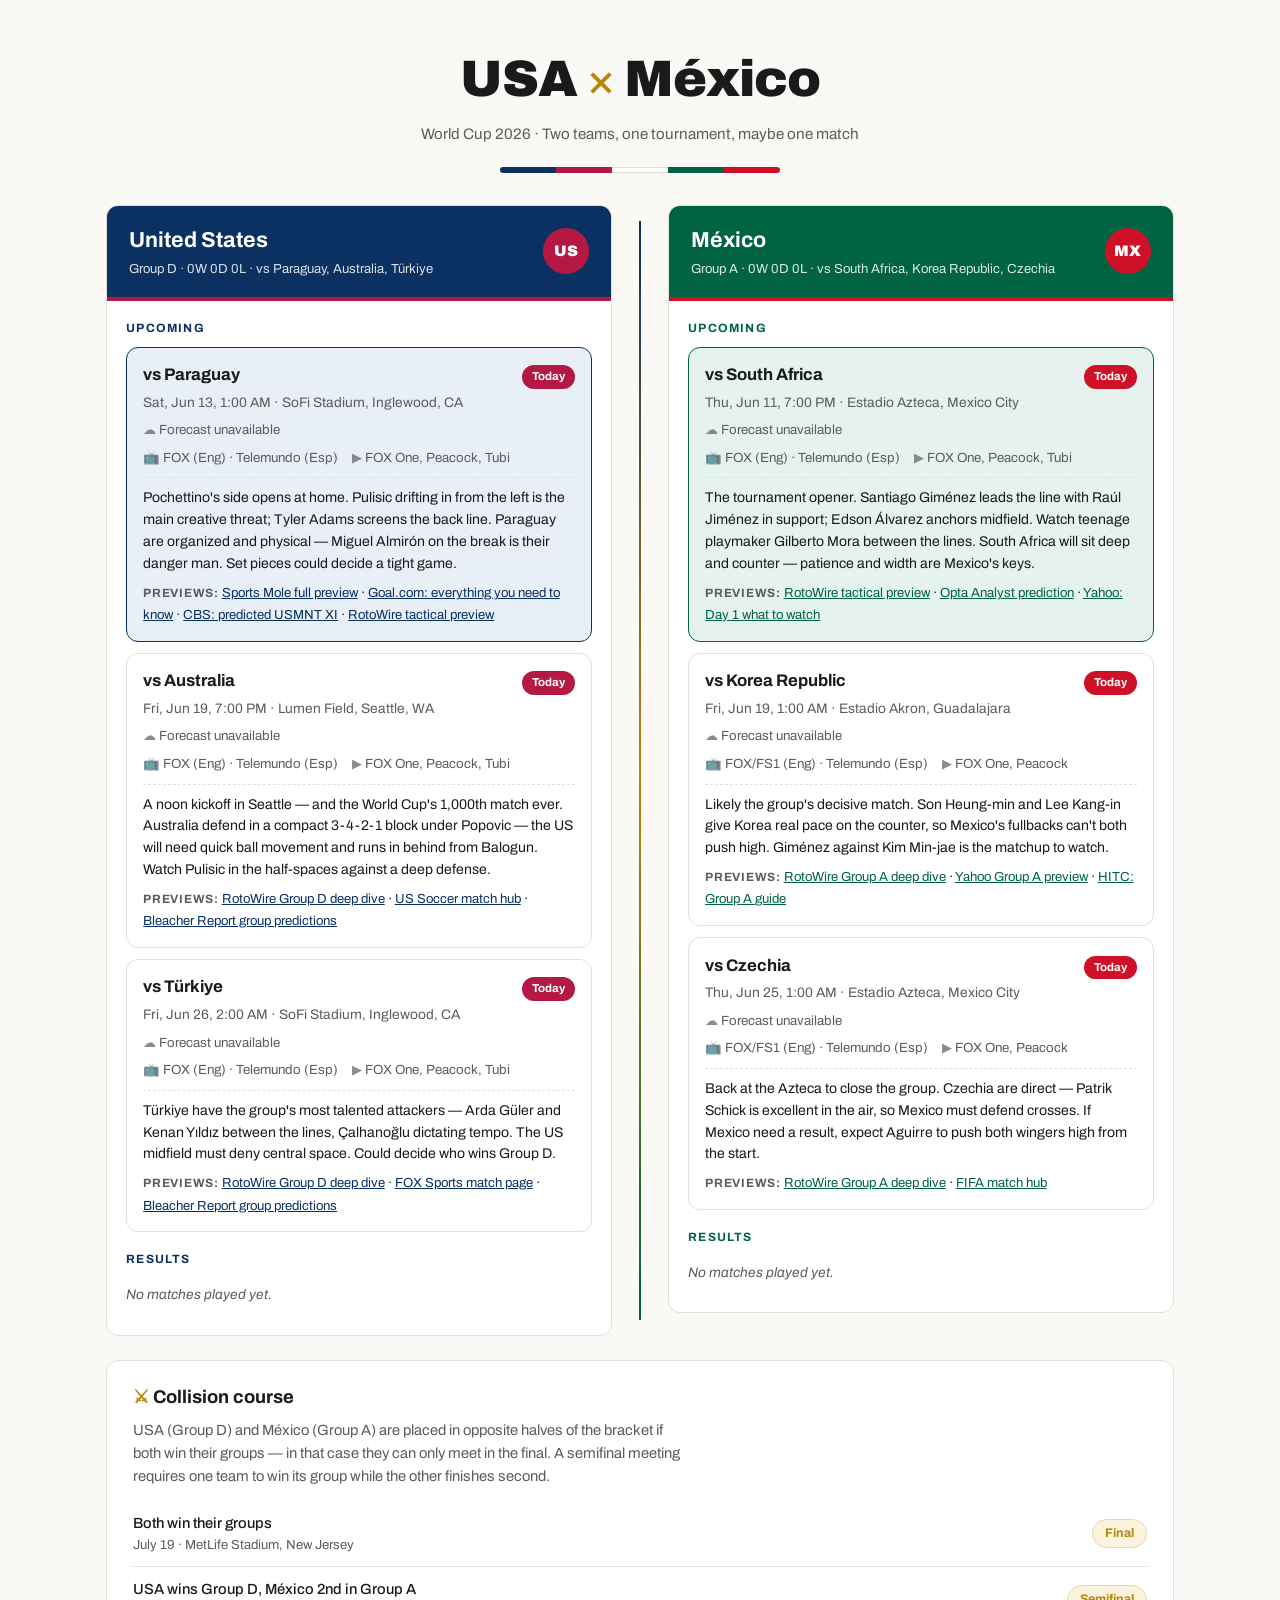
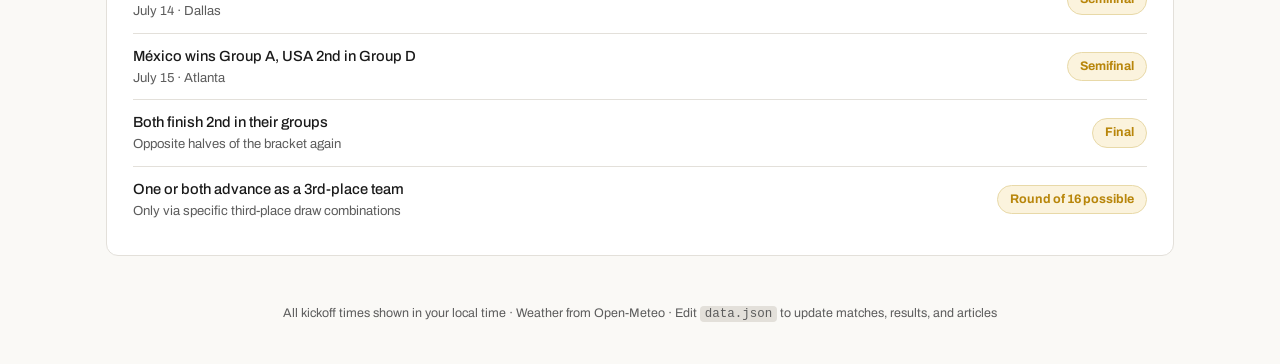
==== index.html @ 88db8423 "Initial commit: World Cup Tracker site" ====
<!DOCTYPE html>
<html lang="en">
<head>
  <meta charset="UTF-8">
  <meta name="viewport" content="width=device-width, initial-scale=1.0">
  <title>USA × México · World Cup 2026</title>
  <link rel="preconnect" href="https://fonts.googleapis.com">
  <link href="https://fonts.googleapis.com/css2?family=Archivo:wght@400;500;700;900&display=swap" rel="stylesheet">
  <link rel="stylesheet" href="style.css">
</head>
<body>
  <header class="masthead">
    <div class="masthead-inner">
      <h1>USA <span class="x">×</span> México</h1>
      <p class="subtitle">World Cup 2026 · Two teams, one tournament, maybe one match</p>
    </div>
    <div class="masthead-stripes">
      <span class="stripe stripe-us-blue"></span>
      <span class="stripe stripe-us-red"></span>
      <span class="stripe stripe-white"></span>
      <span class="stripe stripe-mx-green"></span>
      <span class="stripe stripe-mx-red"></span>
    </div>
  </header>

  <main class="scarf">
    <section class="team-col" id="col-usa" aria-label="United States">
      <div class="team-banner banner-usa">
        <div>
          <h2>United States</h2>
          <p class="team-meta" id="meta-usa"></p>
        </div>
        <span class="crest crest-usa" aria-hidden="true">US</span>
      </div>
      <div class="team-body">
        <h3 class="section-label label-usa">Upcoming</h3>
        <div id="upcoming-usa"></div>
        <h3 class="section-label label-usa">Results</h3>
        <div id="results-usa"></div>
      </div>
    </section>

    <div class="spine" aria-hidden="true">
      <div class="spine-line"></div>
    </div>

    <section class="team-col" id="col-mex" aria-label="México">
      <div class="team-banner banner-mex">
        <div>
          <h2>México</h2>
          <p class="team-meta" id="meta-mex"></p>
        </div>
        <span class="crest crest-mex" aria-hidden="true">MX</span>
      </div>
      <div class="team-body">
        <h3 class="section-label label-mex">Upcoming</h3>
        <div id="upcoming-mex"></div>
        <h3 class="section-label label-mex">Results</h3>
        <div id="results-mex"></div>
      </div>
    </section>
  </main>

  <section class="collision" aria-label="Collision course">
    <h2><span class="collision-icon" aria-hidden="true">⚔</span> Collision course</h2>
    <p id="collision-summary"></p>
    <div id="collision-scenarios"></div>
  </section>

  <footer class="site-footer">
    <p>All kickoff times shown in your local time · Weather from Open-Meteo · Edit <code>data.json</code> to update matches, results, and articles</p>
  </footer>

  <script src="app.js"></script>
</body>
</html>
---- style.css ----
:root {
  --us-blue: #0A3161;
  --us-red: #B31942;
  --us-blue-light: #E8EFF7;
  --mx-green: #006341;
  --mx-red: #CE1126;
  --mx-green-light: #E6F2ED;
  --ink: #1A1A1A;
  --ink-soft: #5C5C5C;
  --paper: #FAF9F6;
  --card: #FFFFFF;
  --line: #E3E0DA;
  --gold: #B8860B;
  --radius: 12px;
}

* { box-sizing: border-box; margin: 0; padding: 0; }

body {
  font-family: "Archivo", -apple-system, sans-serif;
  background: var(--paper);
  color: var(--ink);
  line-height: 1.55;
}

.masthead { text-align: center; padding: 2.5rem 1rem 0; }
.masthead h1 { font-size: clamp(2rem, 5vw, 3.2rem); font-weight: 900; letter-spacing: -0.02em; }
.masthead .x { color: var(--gold); font-weight: 400; }
.subtitle { color: var(--ink-soft); font-size: 0.95rem; margin-top: 0.25rem; }
.masthead-stripes { display: flex; height: 6px; max-width: 280px; margin: 1.25rem auto 0; border-radius: 3px; overflow: hidden; }
.stripe { flex: 1; }
.stripe-us-blue { background: var(--us-blue); }
.stripe-us-red { background: var(--us-red); }
.stripe-white { background: #fff; border-top: 1px solid var(--line); border-bottom: 1px solid var(--line); }
.stripe-mx-green { background: var(--mx-green); }
.stripe-mx-red { background: var(--mx-red); }

.scarf {
  display: grid;
  grid-template-columns: 1fr 56px 1fr;
  gap: 0;
  max-width: 1100px;
  margin: 2rem auto 0;
  padding: 0 1rem;
  align-items: start;
}

.team-col { background: var(--card); border: 1px solid var(--line); border-radius: var(--radius); overflow: hidden; }

.team-banner { display: flex; justify-content: space-between; align-items: center; padding: 1.1rem 1.4rem; color: #fff; }
.banner-usa { background: var(--us-blue); border-bottom: 4px solid var(--us-red); }
.banner-mex { background: var(--mx-green); border-bottom: 4px solid var(--mx-red); }
.team-banner h2 { font-size: 1.35rem; font-weight: 700; }
.team-meta { font-size: 0.82rem; opacity: 0.85; margin-top: 2px; }
.crest { width: 46px; height: 46px; border-radius: 50%; display: flex; align-items: center; justify-content: center; font-weight: 900; font-size: 0.95rem; flex-shrink: 0; }
.crest-usa { background: var(--us-red); color: #fff; }
.crest-mex { background: var(--mx-red); color: #fff; }

.team-body { padding: 1.1rem 1.2rem 1.4rem; }
.section-label { font-size: 0.75rem; font-weight: 700; text-transform: uppercase; letter-spacing: 0.1em; margin: 1.1rem 0 0.6rem; }
.section-label:first-child { margin-top: 0; }
.label-usa { color: var(--us-blue); }
.label-mex { color: var(--mx-green); }

.match-card { border: 1px solid var(--line); border-radius: var(--radius); padding: 0.9rem 1rem; margin-bottom: 0.7rem; background: var(--card); }
.match-card.next-usa { background: var(--us-blue-light); border-color: var(--us-blue); }
.match-card.next-mex { background: var(--mx-green-light); border-color: var(--mx-green); }

.match-top { display: flex; justify-content: space-between; align-items: baseline; gap: 8px; }
.match-opp { font-weight: 700; font-size: 1.05rem; }
.badge { font-size: 0.72rem; font-weight: 700; padding: 3px 10px; border-radius: 999px; white-space: nowrap; }
.badge-soon { background: var(--us-red); color: #fff; }
.badge-soon-mex { background: var(--mx-red); color: #fff; }
.badge-later { background: var(--paper); color: var(--ink-soft); border: 1px solid var(--line); }

.match-when { font-size: 0.86rem; color: var(--ink-soft); margin-top: 3px; }
.match-row { display: flex; flex-wrap: wrap; gap: 4px 14px; font-size: 0.83rem; color: var(--ink-soft); margin-top: 7px; }
.match-row .ico { opacity: 0.7; }
.watch-notes { font-size: 0.88rem; margin-top: 9px; padding-top: 9px; border-top: 1px dashed var(--line); }
.preview-links { font-size: 0.82rem; margin-top: 7px; line-height: 1.7; }
.preview-label { color: var(--ink-soft); font-weight: 700; font-size: 0.75rem; text-transform: uppercase; letter-spacing: 0.06em; }
.preview-links a { color: var(--us-blue); }
#col-mex .preview-links a { color: var(--mx-green); }

.result-card { border: 1px solid var(--line); border-radius: var(--radius); padding: 0.8rem 1rem; margin-bottom: 0.7rem; }
.result-score { font-weight: 900; font-size: 1.1rem; }
.result-score .win { color: var(--mx-green); }
.result-score .loss { color: var(--mx-red); }
.result-meta { font-size: 0.82rem; color: var(--ink-soft); margin-top: 2px; }
.result-articles { margin-top: 6px; font-size: 0.85rem; }
.result-articles a { color: var(--us-blue); }
#col-mex .result-articles a { color: var(--mx-green); }
.empty-note { font-size: 0.86rem; color: var(--ink-soft); font-style: italic; padding: 0.4rem 0; }

.spine { display: flex; flex-direction: column; align-items: center; align-self: stretch; padding: 1rem 0; }
.spine-line { flex: 1; width: 2px; background: linear-gradient(var(--us-blue), var(--gold), var(--mx-green)); }

.collision { max-width: 1068px; margin: 1.5rem 1rem; padding: 1.4rem 1.6rem; background: var(--card); border: 1px solid var(--line); border-radius: var(--radius); }
@media (min-width: 1100px) { .collision { margin-left: auto; margin-right: auto; } }
.collision h2 { font-size: 1.15rem; font-weight: 700; margin-bottom: 0.5rem; }
.collision-icon { color: var(--gold); }
.collision > p { font-size: 0.92rem; color: var(--ink-soft); max-width: 70ch; }
.scenario { display: flex; justify-content: space-between; align-items: center; gap: 12px; padding: 0.7rem 0; border-bottom: 1px solid var(--line); }
.scenario:last-child { border-bottom: none; }
.scenario-label { font-size: 0.92rem; font-weight: 500; }
.scenario-detail { font-size: 0.82rem; color: var(--ink-soft); }
.scenario-meeting { font-size: 0.78rem; font-weight: 700; padding: 4px 12px; border-radius: 999px; background: #FBF3DD; color: var(--gold); border: 1px solid #E8D9A8; white-space: nowrap; }
.scenario-eliminated { opacity: 0.45; }
.scenario-eliminated .scenario-label { text-decoration: line-through; }
.scenario-eliminated .scenario-meeting { background: var(--paper); color: var(--ink-soft); border-color: var(--line); }
.scenario-live .scenario-meeting { background: var(--mx-green-light); color: var(--mx-green); border-color: var(--mx-green); }
.scenario-live .scenario-label::after { content: " · live"; color: var(--mx-green); font-size: 0.78rem; font-weight: 700; }
.stage-tag { font-size: 0.7rem; font-weight: 700; padding: 2px 9px; border-radius: 999px; background: #FBF3DD; color: var(--gold); border: 1px solid #E8D9A8; vertical-align: 2px; }
.stage-tag-row { margin-bottom: 5px; }
#collision-scenarios { margin-top: 0.8rem; }

.site-footer { text-align: center; padding: 1.5rem 1rem 2.5rem; font-size: 0.78rem; color: var(--ink-soft); }
.site-footer code { background: var(--line); padding: 1px 5px; border-radius: 4px; }

@media (max-width: 760px) {
  .scarf { grid-template-columns: 1fr; gap: 1rem; }
  .spine { flex-direction: row; padding: 0; }
  .spine-line { height: 2px; width: auto; flex: 1; background: linear-gradient(90deg, var(--us-blue), var(--gold), var(--mx-green)); }
}
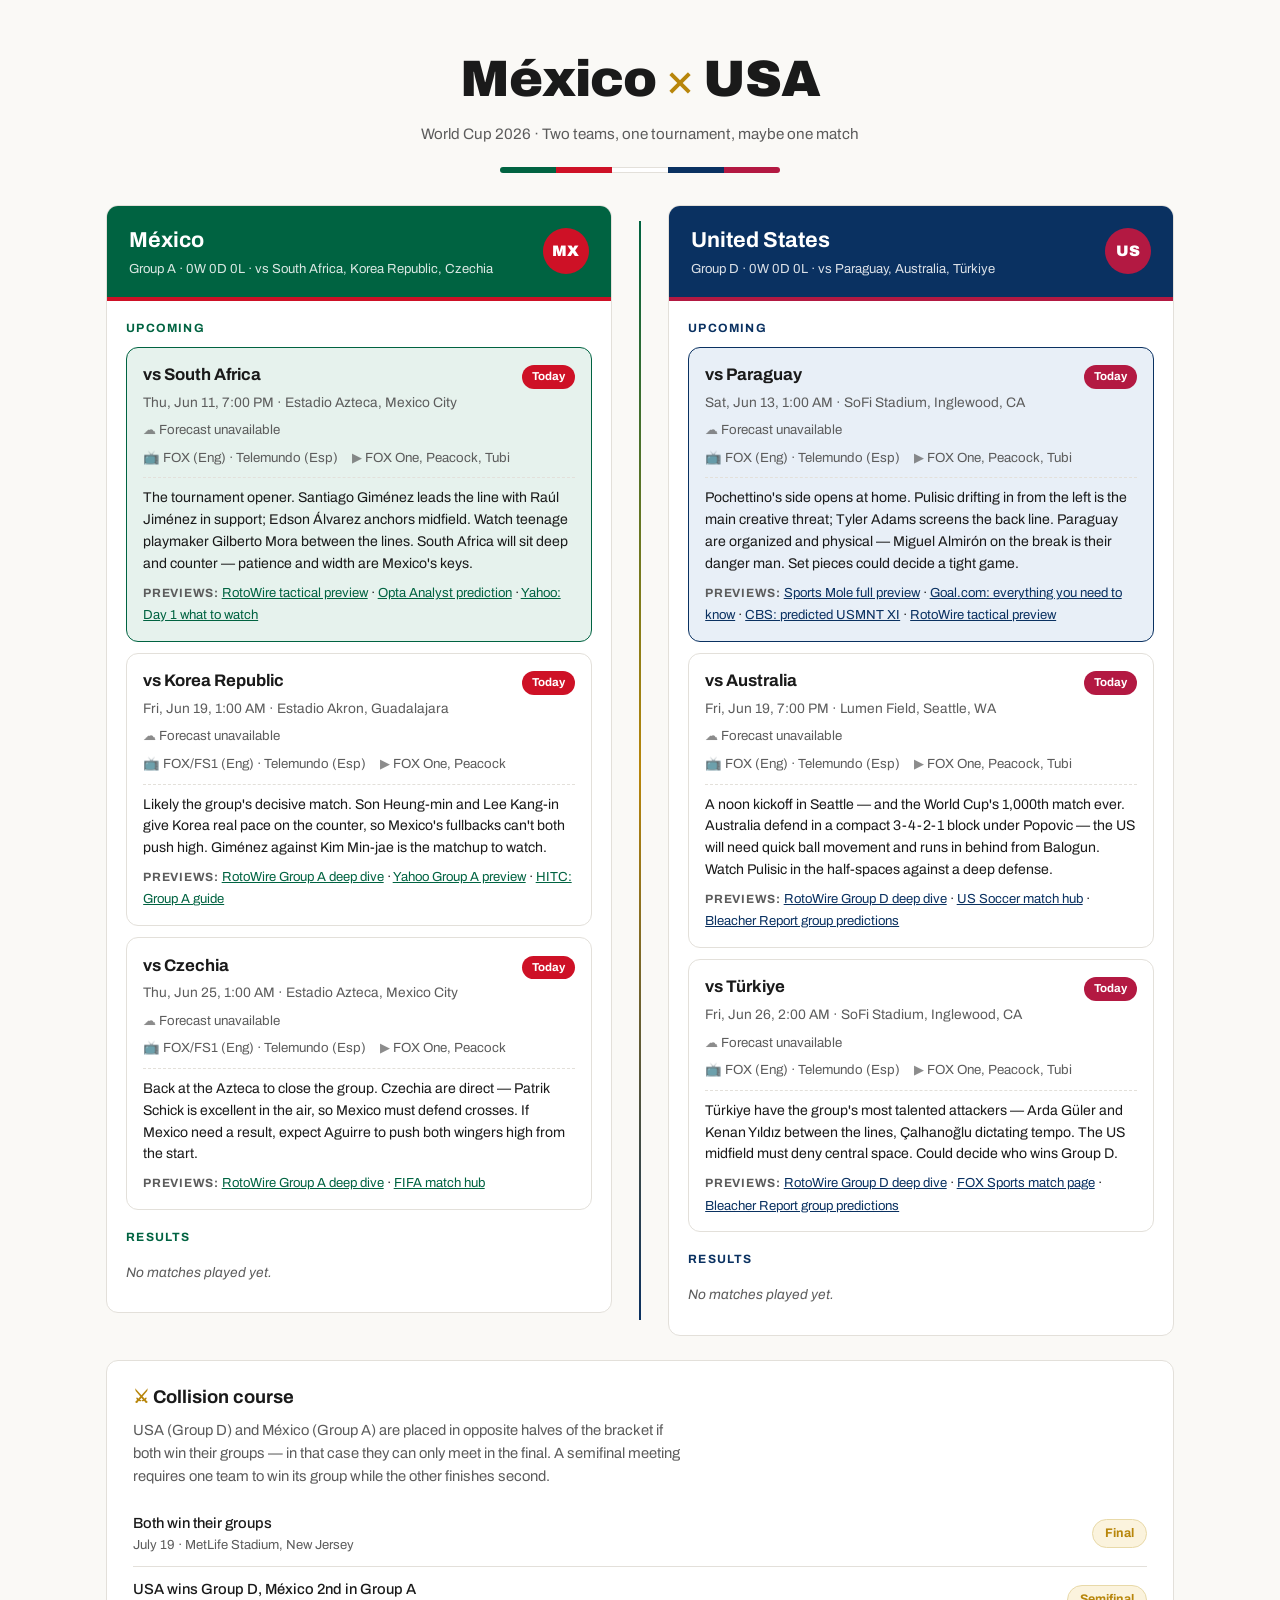
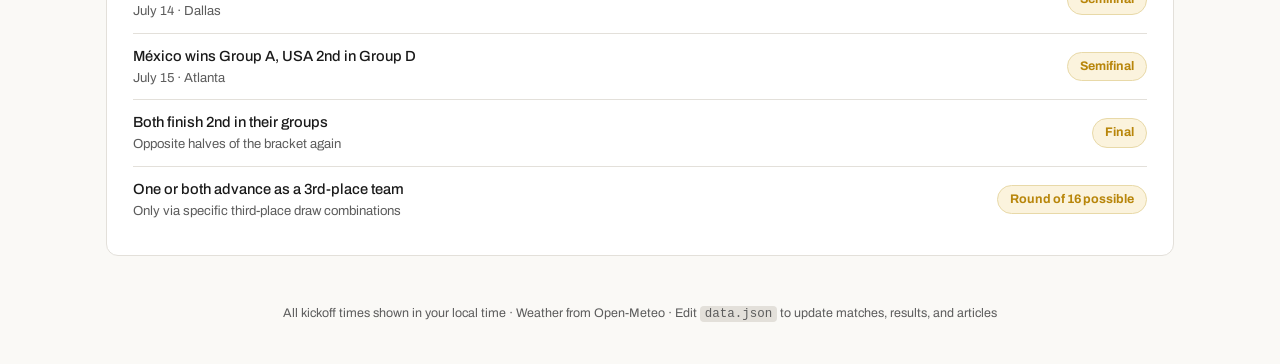
==== commit 049a1281: "Put Mexico column first" ====
--- a/index.html
+++ b/index.html
@@ -3,7 +3,7 @@
 <head>
   <meta charset="UTF-8">
   <meta name="viewport" content="width=device-width, initial-scale=1.0">
-  <title>USA × México · World Cup 2026</title>
+  <title>México × USA · World Cup 2026</title>
   <link rel="preconnect" href="https://fonts.googleapis.com">
   <link href="https://fonts.googleapis.com/css2?family=Archivo:wght@400;500;700;900&display=swap" rel="stylesheet">
   <link rel="stylesheet" href="style.css">
@@ -11,19 +11,39 @@
 <body>
   <header class="masthead">
     <div class="masthead-inner">
-      <h1>USA <span class="x">×</span> México</h1>
+      <h1>México <span class="x">×</span> USA</h1>
       <p class="subtitle">World Cup 2026 · Two teams, one tournament, maybe one match</p>
     </div>
     <div class="masthead-stripes">
+      <span class="stripe stripe-mx-green"></span>
+      <span class="stripe stripe-mx-red"></span>
+      <span class="stripe stripe-white"></span>
       <span class="stripe stripe-us-blue"></span>
       <span class="stripe stripe-us-red"></span>
-      <span class="stripe stripe-white"></span>
-      <span class="stripe stripe-mx-green"></span>
-      <span class="stripe stripe-mx-red"></span>
     </div>
   </header>
 
   <main class="scarf">
+    <section class="team-col" id="col-mex" aria-label="México">
+      <div class="team-banner banner-mex">
+        <div>
+          <h2>México</h2>
+          <p class="team-meta" id="meta-mex"></p>
+        </div>
+        <span class="crest crest-mex" aria-hidden="true">MX</span>
+      </div>
+      <div class="team-body">
+        <h3 class="section-label label-mex">Upcoming</h3>
+        <div id="upcoming-mex"></div>
+        <h3 class="section-label label-mex">Results</h3>
+        <div id="results-mex"></div>
+      </div>
+    </section>
+
+    <div class="spine" aria-hidden="true">
+      <div class="spine-line"></div>
+    </div>
+
     <section class="team-col" id="col-usa" aria-label="United States">
       <div class="team-banner banner-usa">
         <div>
@@ -37,26 +57,6 @@
         <div id="upcoming-usa"></div>
         <h3 class="section-label label-usa">Results</h3>
         <div id="results-usa"></div>
-      </div>
-    </section>
-
-    <div class="spine" aria-hidden="true">
-      <div class="spine-line"></div>
-    </div>
-
-    <section class="team-col" id="col-mex" aria-label="México">
-      <div class="team-banner banner-mex">
-        <div>
-          <h2>México</h2>
-          <p class="team-meta" id="meta-mex"></p>
-        </div>
-        <span class="crest crest-mex" aria-hidden="true">MX</span>
-      </div>
-      <div class="team-body">
-        <h3 class="section-label label-mex">Upcoming</h3>
-        <div id="upcoming-mex"></div>
-        <h3 class="section-label label-mex">Results</h3>
-        <div id="results-mex"></div>
       </div>
     </section>
   </main>
--- a/style.css
+++ b/style.css
@@ -87,13 +87,14 @@
 .result-score .win { color: var(--mx-green); }
 .result-score .loss { color: var(--mx-red); }
 .result-meta { font-size: 0.82rem; color: var(--ink-soft); margin-top: 2px; }
+.result-note { font-size: 0.8rem; font-weight: 400; color: var(--ink-soft); }
 .result-articles { margin-top: 6px; font-size: 0.85rem; }
 .result-articles a { color: var(--us-blue); }
 #col-mex .result-articles a { color: var(--mx-green); }
 .empty-note { font-size: 0.86rem; color: var(--ink-soft); font-style: italic; padding: 0.4rem 0; }
 
 .spine { display: flex; flex-direction: column; align-items: center; align-self: stretch; padding: 1rem 0; }
-.spine-line { flex: 1; width: 2px; background: linear-gradient(var(--us-blue), var(--gold), var(--mx-green)); }
+.spine-line { flex: 1; width: 2px; background: linear-gradient(var(--mx-green), var(--gold), var(--us-blue)); }
 
 .collision { max-width: 1068px; margin: 1.5rem 1rem; padding: 1.4rem 1.6rem; background: var(--card); border: 1px solid var(--line); border-radius: var(--radius); }
 @media (min-width: 1100px) { .collision { margin-left: auto; margin-right: auto; } }
@@ -120,5 +121,5 @@
 @media (max-width: 760px) {
   .scarf { grid-template-columns: 1fr; gap: 1rem; }
   .spine { flex-direction: row; padding: 0; }
-  .spine-line { height: 2px; width: auto; flex: 1; background: linear-gradient(90deg, var(--us-blue), var(--gold), var(--mx-green)); }
+  .spine-line { height: 2px; width: auto; flex: 1; background: linear-gradient(90deg, var(--mx-green), var(--gold), var(--us-blue)); }
 }
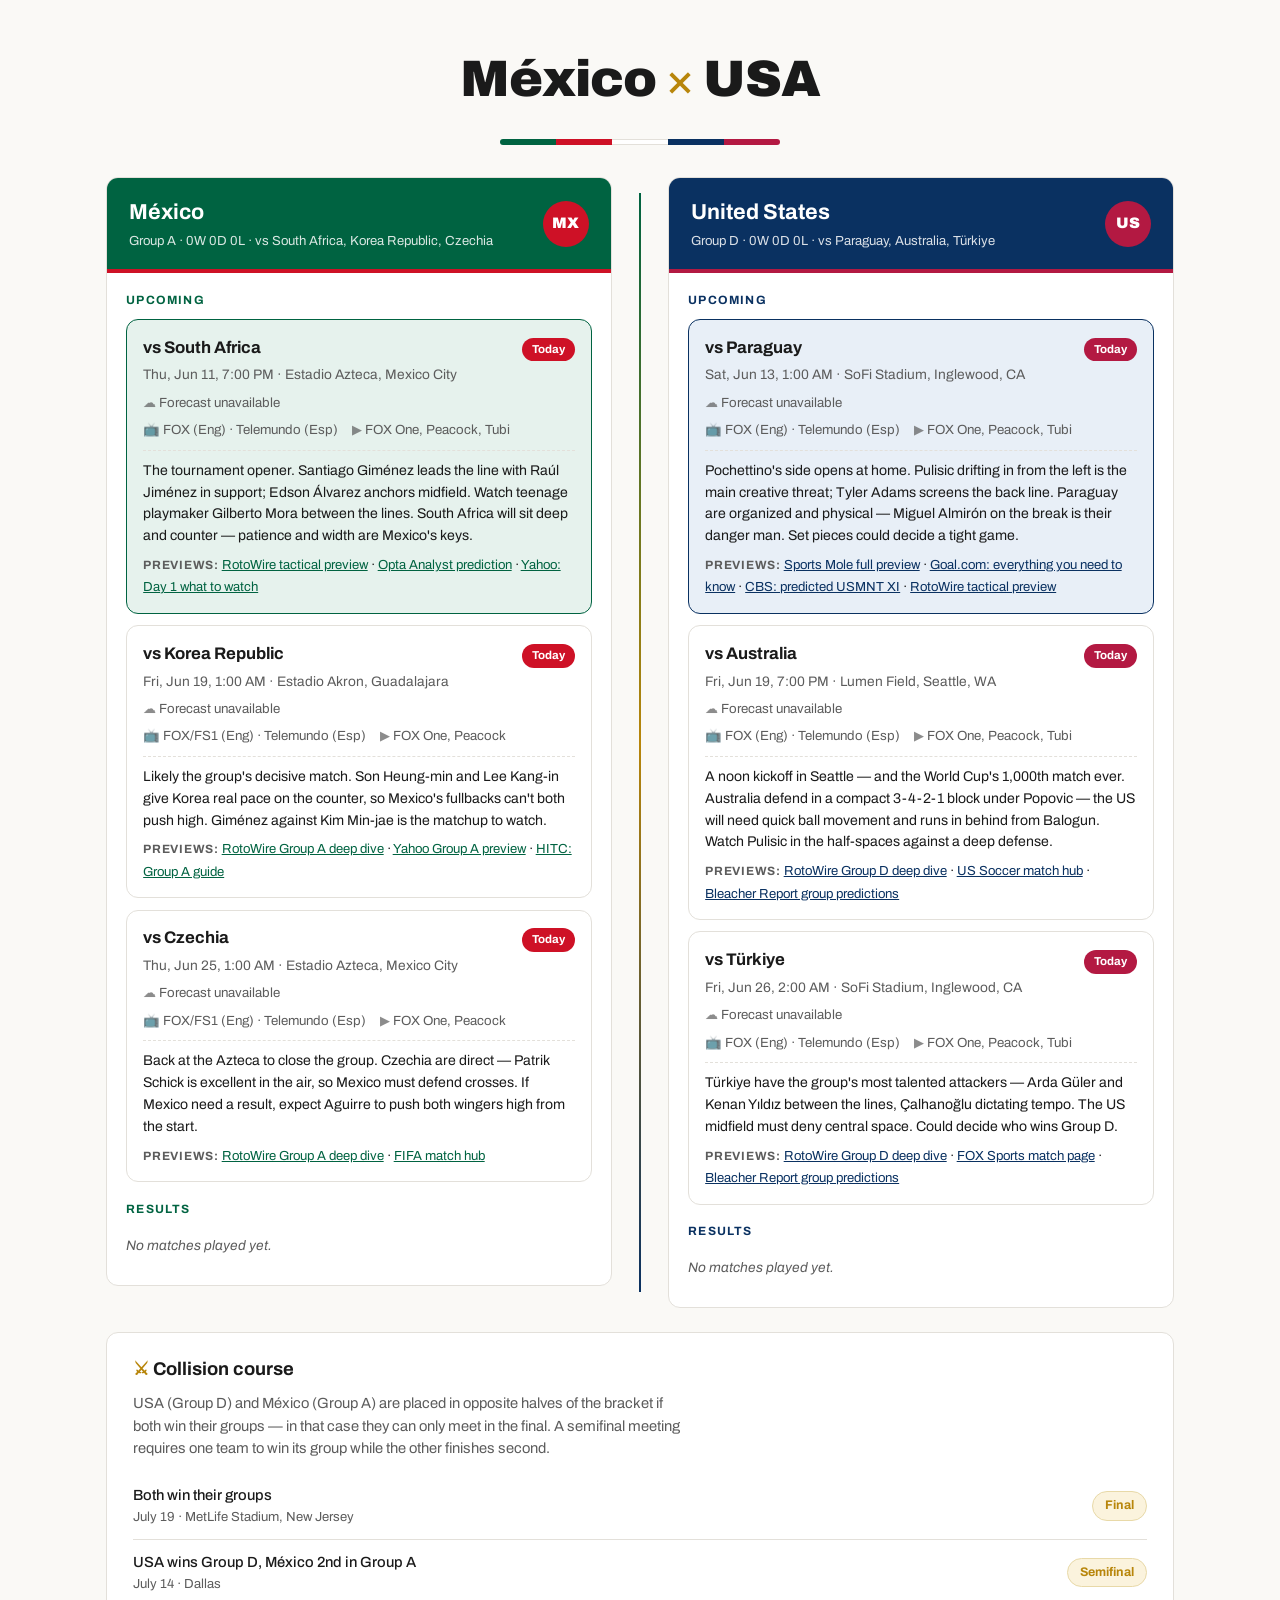
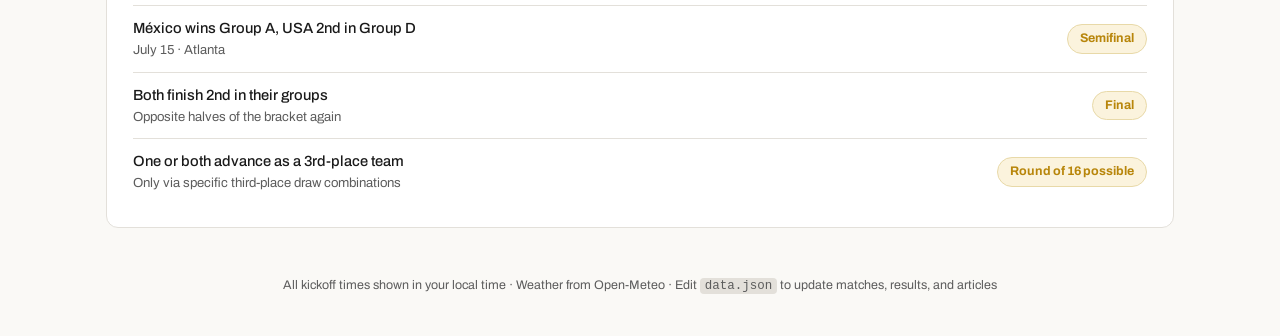
==== commit 07e86c9a: "Remove masthead subtitle" ====
--- a/index.html
+++ b/index.html
@@ -12,7 +12,6 @@
   <header class="masthead">
     <div class="masthead-inner">
       <h1>México <span class="x">×</span> USA</h1>
-      <p class="subtitle">World Cup 2026 · Two teams, one tournament, maybe one match</p>
     </div>
     <div class="masthead-stripes">
       <span class="stripe stripe-mx-green"></span>
--- a/style.css
+++ b/style.css
@@ -26,7 +26,6 @@
 .masthead { text-align: center; padding: 2.5rem 1rem 0; }
 .masthead h1 { font-size: clamp(2rem, 5vw, 3.2rem); font-weight: 900; letter-spacing: -0.02em; }
 .masthead .x { color: var(--gold); font-weight: 400; }
-.subtitle { color: var(--ink-soft); font-size: 0.95rem; margin-top: 0.25rem; }
 .masthead-stripes { display: flex; height: 6px; max-width: 280px; margin: 1.25rem auto 0; border-radius: 3px; overflow: hidden; }
 .stripe { flex: 1; }
 .stripe-us-blue { background: var(--us-blue); }
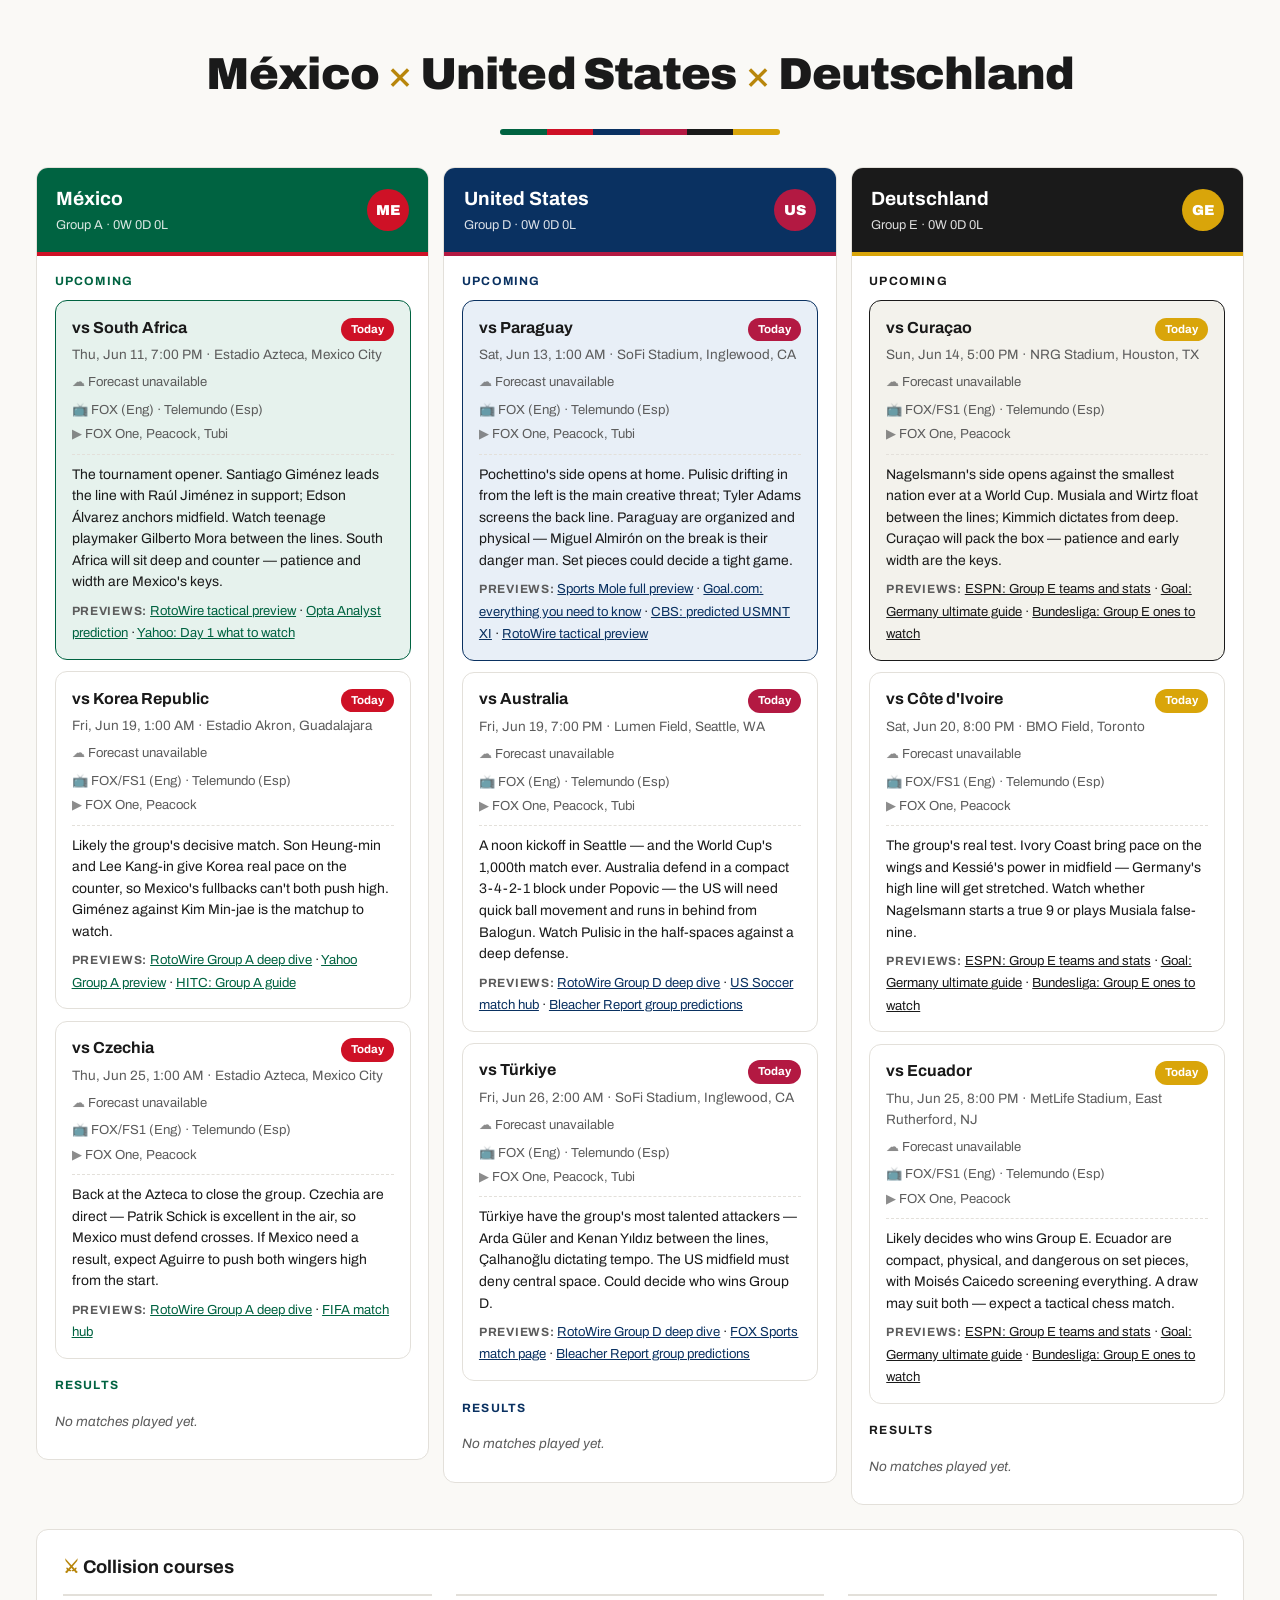
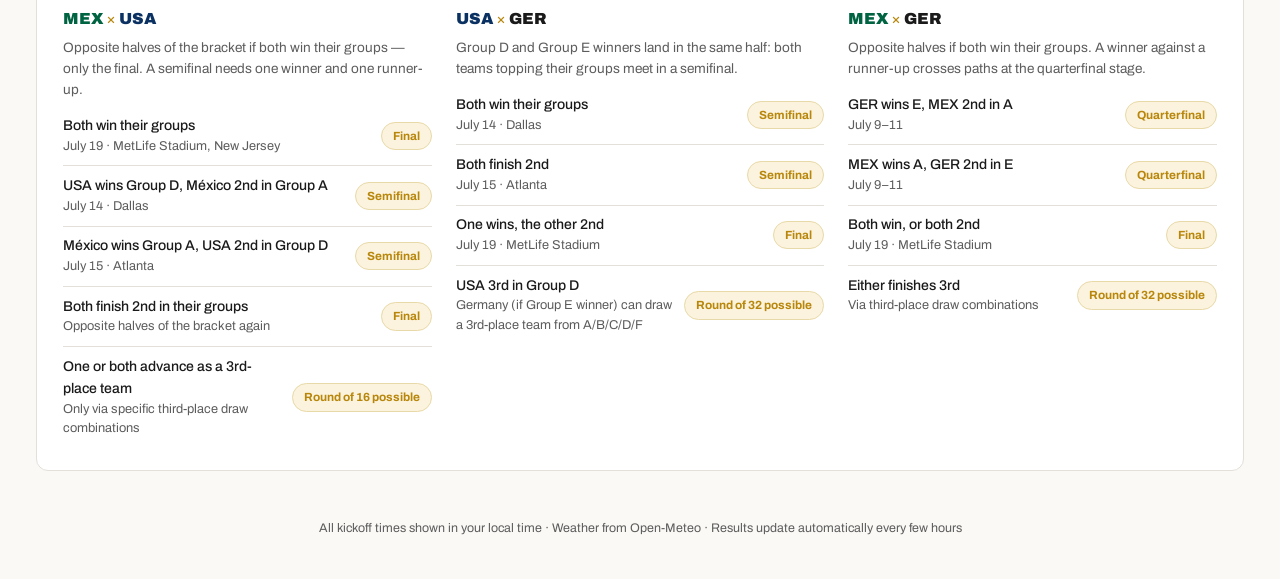
==== commit c982f63d: "Add Germany; refactor to data-driven multi-team rendering" ====
--- a/index.html
+++ b/index.html
@@ -3,7 +3,10 @@
 <head>
   <meta charset="UTF-8">
   <meta name="viewport" content="width=device-width, initial-scale=1.0">
-  <title>México × USA · World Cup 2026</title>
+  <title>México × USA × Deutschland · World Cup 2026</title>
+  <link rel="icon" type="image/svg+xml" href="favicon.svg">
+  <link rel="icon" type="image/png" sizes="32x32" href="favicon-32.png">
+  <link rel="apple-touch-icon" href="apple-touch-icon.png">
   <link rel="preconnect" href="https://fonts.googleapis.com">
   <link href="https://fonts.googleapis.com/css2?family=Archivo:wght@400;500;700;900&display=swap" rel="stylesheet">
   <link rel="stylesheet" href="style.css">
@@ -11,63 +14,20 @@
 <body>
   <header class="masthead">
     <div class="masthead-inner">
-      <h1>México <span class="x">×</span> USA</h1>
+      <h1 id="masthead-title"></h1>
     </div>
-    <div class="masthead-stripes">
-      <span class="stripe stripe-mx-green"></span>
-      <span class="stripe stripe-mx-red"></span>
-      <span class="stripe stripe-white"></span>
-      <span class="stripe stripe-us-blue"></span>
-      <span class="stripe stripe-us-red"></span>
-    </div>
+    <div class="masthead-stripes" id="masthead-stripes"></div>
   </header>
 
-  <main class="scarf">
-    <section class="team-col" id="col-mex" aria-label="México">
-      <div class="team-banner banner-mex">
-        <div>
-          <h2>México</h2>
-          <p class="team-meta" id="meta-mex"></p>
-        </div>
-        <span class="crest crest-mex" aria-hidden="true">MX</span>
-      </div>
-      <div class="team-body">
-        <h3 class="section-label label-mex">Upcoming</h3>
-        <div id="upcoming-mex"></div>
-        <h3 class="section-label label-mex">Results</h3>
-        <div id="results-mex"></div>
-      </div>
-    </section>
+  <main class="scarf" id="scarf"></main>
 
-    <div class="spine" aria-hidden="true">
-      <div class="spine-line"></div>
-    </div>
-
-    <section class="team-col" id="col-usa" aria-label="United States">
-      <div class="team-banner banner-usa">
-        <div>
-          <h2>United States</h2>
-          <p class="team-meta" id="meta-usa"></p>
-        </div>
-        <span class="crest crest-usa" aria-hidden="true">US</span>
-      </div>
-      <div class="team-body">
-        <h3 class="section-label label-usa">Upcoming</h3>
-        <div id="upcoming-usa"></div>
-        <h3 class="section-label label-usa">Results</h3>
-        <div id="results-usa"></div>
-      </div>
-    </section>
-  </main>
-
-  <section class="collision" aria-label="Collision course">
-    <h2><span class="collision-icon" aria-hidden="true">⚔</span> Collision course</h2>
-    <p id="collision-summary"></p>
-    <div id="collision-scenarios"></div>
+  <section class="collision" aria-label="Collision courses">
+    <h2><span class="collision-icon" aria-hidden="true">⚔</span> Collision courses</h2>
+    <div id="collision-pairs"></div>
   </section>
 
   <footer class="site-footer">
-    <p>All kickoff times shown in your local time · Weather from Open-Meteo · Edit <code>data.json</code> to update matches, results, and articles</p>
+    <p>All kickoff times shown in your local time · Weather from Open-Meteo · Results update automatically every few hours</p>
   </footer>
 
   <script src="app.js"></script>
--- a/style.css
+++ b/style.css
@@ -1,10 +1,4 @@
 :root {
-  --us-blue: #0A3161;
-  --us-red: #B31942;
-  --us-blue-light: #E8EFF7;
-  --mx-green: #006341;
-  --mx-red: #CE1126;
-  --mx-green-light: #E6F2ED;
   --ink: #1A1A1A;
   --ink-soft: #5C5C5C;
   --paper: #FAF9F6;
@@ -24,21 +18,15 @@
 }
 
 .masthead { text-align: center; padding: 2.5rem 1rem 0; }
-.masthead h1 { font-size: clamp(2rem, 5vw, 3.2rem); font-weight: 900; letter-spacing: -0.02em; }
+.masthead h1 { font-size: clamp(1.6rem, 4.5vw, 2.8rem); font-weight: 900; letter-spacing: -0.02em; }
 .masthead .x { color: var(--gold); font-weight: 400; }
 .masthead-stripes { display: flex; height: 6px; max-width: 280px; margin: 1.25rem auto 0; border-radius: 3px; overflow: hidden; }
 .stripe { flex: 1; }
-.stripe-us-blue { background: var(--us-blue); }
-.stripe-us-red { background: var(--us-red); }
-.stripe-white { background: #fff; border-top: 1px solid var(--line); border-bottom: 1px solid var(--line); }
-.stripe-mx-green { background: var(--mx-green); }
-.stripe-mx-red { background: var(--mx-red); }
 
 .scarf {
   display: grid;
-  grid-template-columns: 1fr 56px 1fr;
-  gap: 0;
-  max-width: 1100px;
+  gap: 14px;
+  max-width: 1240px;
   margin: 2rem auto 0;
   padding: 0 1rem;
   align-items: start;
@@ -46,79 +34,78 @@
 
 .team-col { background: var(--card); border: 1px solid var(--line); border-radius: var(--radius); overflow: hidden; }
 
-.team-banner { display: flex; justify-content: space-between; align-items: center; padding: 1.1rem 1.4rem; color: #fff; }
-.banner-usa { background: var(--us-blue); border-bottom: 4px solid var(--us-red); }
-.banner-mex { background: var(--mx-green); border-bottom: 4px solid var(--mx-red); }
-.team-banner h2 { font-size: 1.35rem; font-weight: 700; }
-.team-meta { font-size: 0.82rem; opacity: 0.85; margin-top: 2px; }
-.crest { width: 46px; height: 46px; border-radius: 50%; display: flex; align-items: center; justify-content: center; font-weight: 900; font-size: 0.95rem; flex-shrink: 0; }
-.crest-usa { background: var(--us-red); color: #fff; }
-.crest-mex { background: var(--mx-red); color: #fff; }
+.team-banner {
+  display: flex; justify-content: space-between; align-items: center;
+  padding: 1rem 1.2rem; color: #fff;
+  background: var(--t-banner); border-bottom: 4px solid var(--t-trim);
+}
+.team-banner h2 { font-size: 1.2rem; font-weight: 700; }
+.team-meta { font-size: 0.8rem; opacity: 0.85; margin-top: 2px; }
+.crest {
+  width: 42px; height: 42px; border-radius: 50%; flex-shrink: 0;
+  display: flex; align-items: center; justify-content: center;
+  font-weight: 900; font-size: 0.9rem; background: var(--t-trim); color: #fff;
+}
 
-.team-body { padding: 1.1rem 1.2rem 1.4rem; }
-.section-label { font-size: 0.75rem; font-weight: 700; text-transform: uppercase; letter-spacing: 0.1em; margin: 1.1rem 0 0.6rem; }
+.team-body { padding: 1rem 1.1rem 1.3rem; }
+.section-label {
+  font-size: 0.75rem; font-weight: 700; text-transform: uppercase;
+  letter-spacing: 0.1em; margin: 1.1rem 0 0.6rem; color: var(--t-text);
+}
 .section-label:first-child { margin-top: 0; }
-.label-usa { color: var(--us-blue); }
-.label-mex { color: var(--mx-green); }
 
 .match-card { border: 1px solid var(--line); border-radius: var(--radius); padding: 0.9rem 1rem; margin-bottom: 0.7rem; background: var(--card); }
-.match-card.next-usa { background: var(--us-blue-light); border-color: var(--us-blue); }
-.match-card.next-mex { background: var(--mx-green-light); border-color: var(--mx-green); }
+.match-card.next { background: var(--t-light); border-color: var(--t-banner); }
 
 .match-top { display: flex; justify-content: space-between; align-items: baseline; gap: 8px; }
-.match-opp { font-weight: 700; font-size: 1.05rem; }
+.match-opp { font-weight: 700; font-size: 1rem; }
 .badge { font-size: 0.72rem; font-weight: 700; padding: 3px 10px; border-radius: 999px; white-space: nowrap; }
-.badge-soon { background: var(--us-red); color: #fff; }
-.badge-soon-mex { background: var(--mx-red); color: #fff; }
+.badge-soon { background: var(--t-trim); color: #fff; }
 .badge-later { background: var(--paper); color: var(--ink-soft); border: 1px solid var(--line); }
 
-.match-when { font-size: 0.86rem; color: var(--ink-soft); margin-top: 3px; }
-.match-row { display: flex; flex-wrap: wrap; gap: 4px 14px; font-size: 0.83rem; color: var(--ink-soft); margin-top: 7px; }
+.match-when { font-size: 0.85rem; color: var(--ink-soft); margin-top: 3px; }
+.match-row { display: flex; flex-wrap: wrap; gap: 4px 14px; font-size: 0.82rem; color: var(--ink-soft); margin-top: 7px; }
 .match-row .ico { opacity: 0.7; }
-.watch-notes { font-size: 0.88rem; margin-top: 9px; padding-top: 9px; border-top: 1px dashed var(--line); }
+.watch-notes { font-size: 0.87rem; margin-top: 9px; padding-top: 9px; border-top: 1px dashed var(--line); }
 .preview-links { font-size: 0.82rem; margin-top: 7px; line-height: 1.7; }
 .preview-label { color: var(--ink-soft); font-weight: 700; font-size: 0.75rem; text-transform: uppercase; letter-spacing: 0.06em; }
-.preview-links a { color: var(--us-blue); }
-#col-mex .preview-links a { color: var(--mx-green); }
+.preview-links a, .result-articles a { color: var(--t-text); }
 
 .result-card { border: 1px solid var(--line); border-radius: var(--radius); padding: 0.8rem 1rem; margin-bottom: 0.7rem; }
-.result-score { font-weight: 900; font-size: 1.1rem; }
-.result-score .win { color: var(--mx-green); }
-.result-score .loss { color: var(--mx-red); }
+.result-score { font-weight: 900; font-size: 1.05rem; }
+.result-score .win { color: #2E7D32; }
+.result-score .loss { color: #C62828; }
 .result-meta { font-size: 0.82rem; color: var(--ink-soft); margin-top: 2px; }
 .result-note { font-size: 0.8rem; font-weight: 400; color: var(--ink-soft); }
 .result-articles { margin-top: 6px; font-size: 0.85rem; }
-.result-articles a { color: var(--us-blue); }
-#col-mex .result-articles a { color: var(--mx-green); }
-.empty-note { font-size: 0.86rem; color: var(--ink-soft); font-style: italic; padding: 0.4rem 0; }
+.empty-note { font-size: 0.85rem; color: var(--ink-soft); font-style: italic; padding: 0.4rem 0; }
 
-.spine { display: flex; flex-direction: column; align-items: center; align-self: stretch; padding: 1rem 0; }
-.spine-line { flex: 1; width: 2px; background: linear-gradient(var(--mx-green), var(--gold), var(--us-blue)); }
+.collision { max-width: 1208px; margin: 1.5rem 1rem; padding: 1.4rem 1.6rem; background: var(--card); border: 1px solid var(--line); border-radius: var(--radius); }
+@media (min-width: 1240px) { .collision { margin-left: auto; margin-right: auto; } }
+.collision h2 { font-size: 1.15rem; font-weight: 700; margin-bottom: 0.3rem; }
+.collision-icon { color: var(--gold); }
 
-.collision { max-width: 1068px; margin: 1.5rem 1rem; padding: 1.4rem 1.6rem; background: var(--card); border: 1px solid var(--line); border-radius: var(--radius); }
-@media (min-width: 1100px) { .collision { margin-left: auto; margin-right: auto; } }
-.collision h2 { font-size: 1.15rem; font-weight: 700; margin-bottom: 0.5rem; }
-.collision-icon { color: var(--gold); }
-.collision > p { font-size: 0.92rem; color: var(--ink-soft); max-width: 70ch; }
-.scenario { display: flex; justify-content: space-between; align-items: center; gap: 12px; padding: 0.7rem 0; border-bottom: 1px solid var(--line); }
+#collision-pairs { display: grid; grid-template-columns: repeat(auto-fit, minmax(300px, 1fr)); gap: 1.5rem; margin-top: 0.8rem; }
+.pair-block { border-top: 2px solid var(--line); padding-top: 0.7rem; }
+.pair-title { font-size: 1rem; font-weight: 900; }
+.pair-title .x { color: var(--gold); font-weight: 400; }
+.pair-summary { font-size: 0.85rem; color: var(--ink-soft); margin: 0.3rem 0 0.4rem; }
+
+.scenario { display: flex; justify-content: space-between; align-items: center; gap: 12px; padding: 0.55rem 0; border-bottom: 1px solid var(--line); }
 .scenario:last-child { border-bottom: none; }
-.scenario-label { font-size: 0.92rem; font-weight: 500; }
-.scenario-detail { font-size: 0.82rem; color: var(--ink-soft); }
-.scenario-meeting { font-size: 0.78rem; font-weight: 700; padding: 4px 12px; border-radius: 999px; background: #FBF3DD; color: var(--gold); border: 1px solid #E8D9A8; white-space: nowrap; }
+.scenario-label { font-size: 0.88rem; font-weight: 500; }
+.scenario-detail { font-size: 0.8rem; color: var(--ink-soft); }
+.scenario-meeting { font-size: 0.74rem; font-weight: 700; padding: 4px 11px; border-radius: 999px; background: #FBF3DD; color: var(--gold); border: 1px solid #E8D9A8; white-space: nowrap; }
 .scenario-eliminated { opacity: 0.45; }
 .scenario-eliminated .scenario-label { text-decoration: line-through; }
 .scenario-eliminated .scenario-meeting { background: var(--paper); color: var(--ink-soft); border-color: var(--line); }
-.scenario-live .scenario-meeting { background: var(--mx-green-light); color: var(--mx-green); border-color: var(--mx-green); }
-.scenario-live .scenario-label::after { content: " · live"; color: var(--mx-green); font-size: 0.78rem; font-weight: 700; }
+.scenario-live .scenario-meeting { background: #E6F2ED; color: #006341; border-color: #006341; }
+.scenario-live .scenario-label::after { content: " · live"; color: #006341; font-size: 0.78rem; font-weight: 700; }
 .stage-tag { font-size: 0.7rem; font-weight: 700; padding: 2px 9px; border-radius: 999px; background: #FBF3DD; color: var(--gold); border: 1px solid #E8D9A8; vertical-align: 2px; }
 .stage-tag-row { margin-bottom: 5px; }
-#collision-scenarios { margin-top: 0.8rem; }
 
 .site-footer { text-align: center; padding: 1.5rem 1rem 2.5rem; font-size: 0.78rem; color: var(--ink-soft); }
-.site-footer code { background: var(--line); padding: 1px 5px; border-radius: 4px; }
 
-@media (max-width: 760px) {
-  .scarf { grid-template-columns: 1fr; gap: 1rem; }
-  .spine { flex-direction: row; padding: 0; }
-  .spine-line { height: 2px; width: auto; flex: 1; background: linear-gradient(90deg, var(--mx-green), var(--gold), var(--us-blue)); }
+@media (max-width: 900px) {
+  .scarf { grid-template-columns: 1fr !important; }
 }
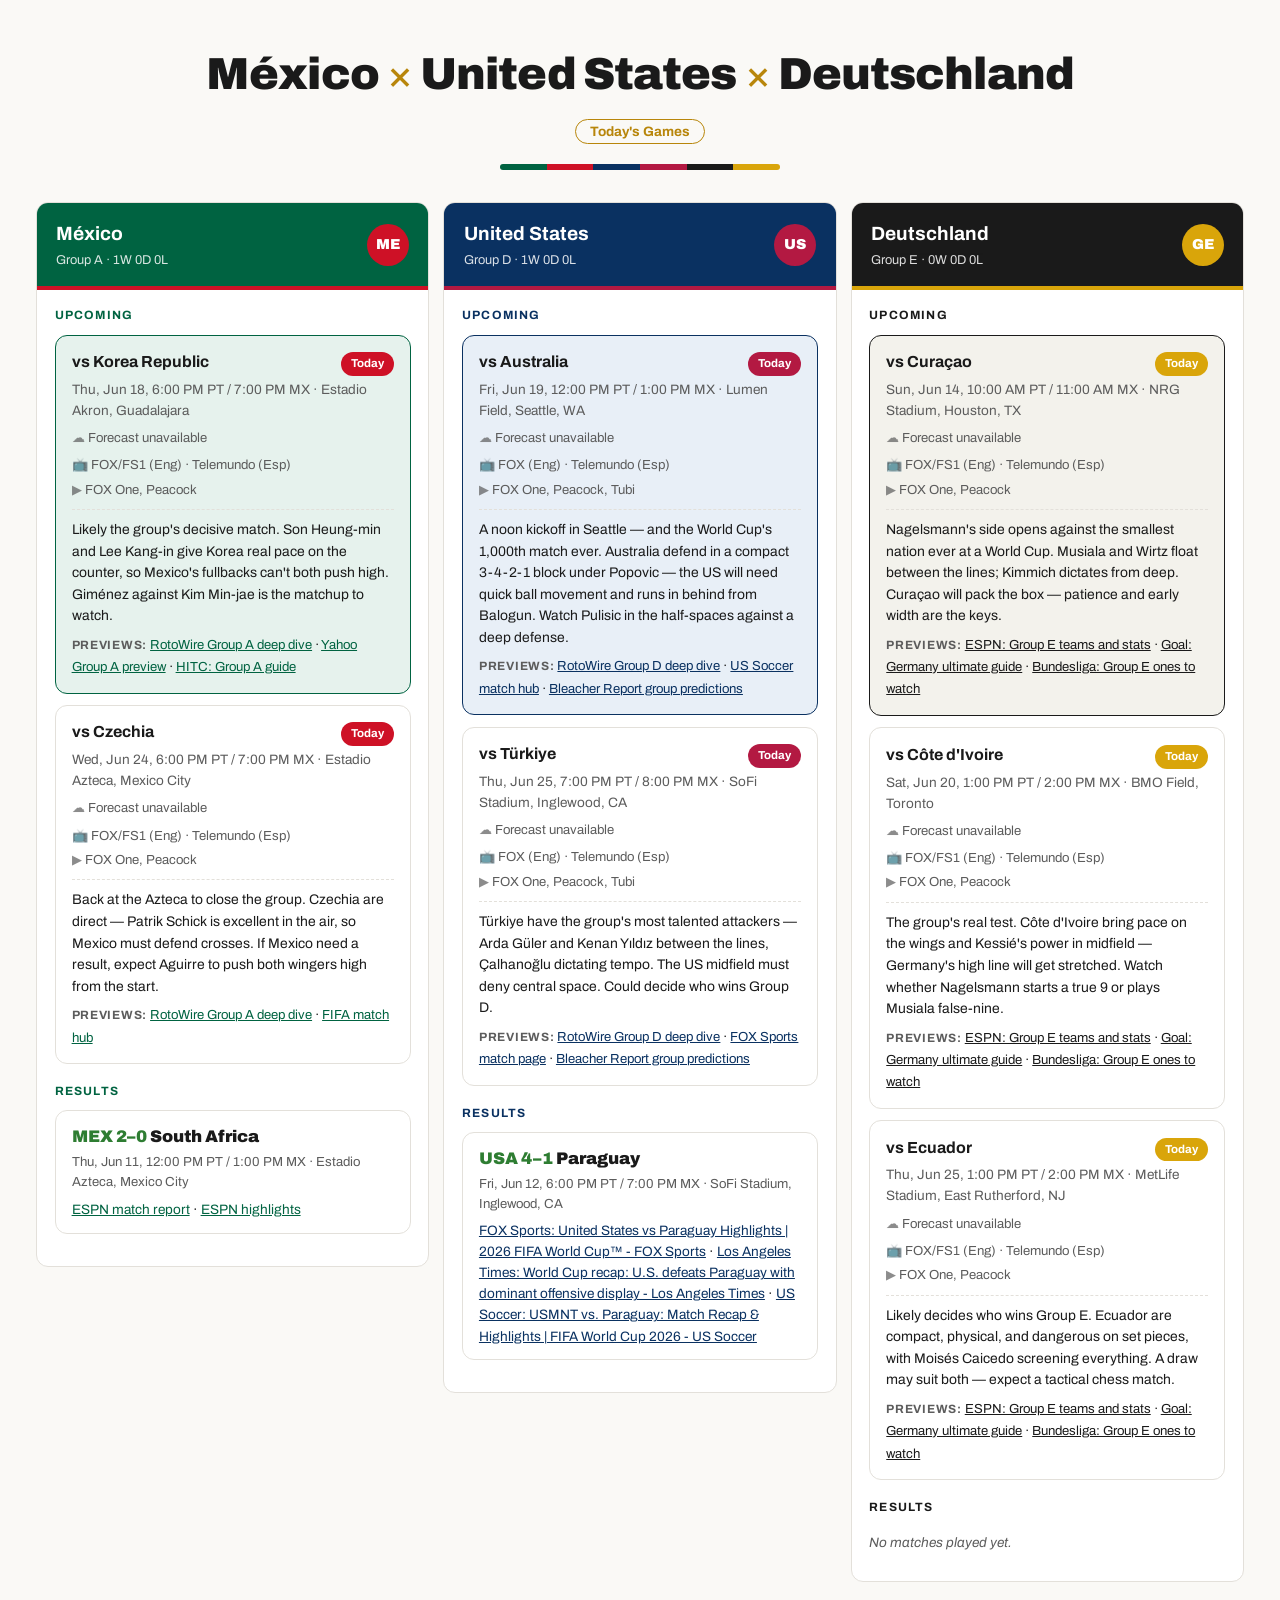
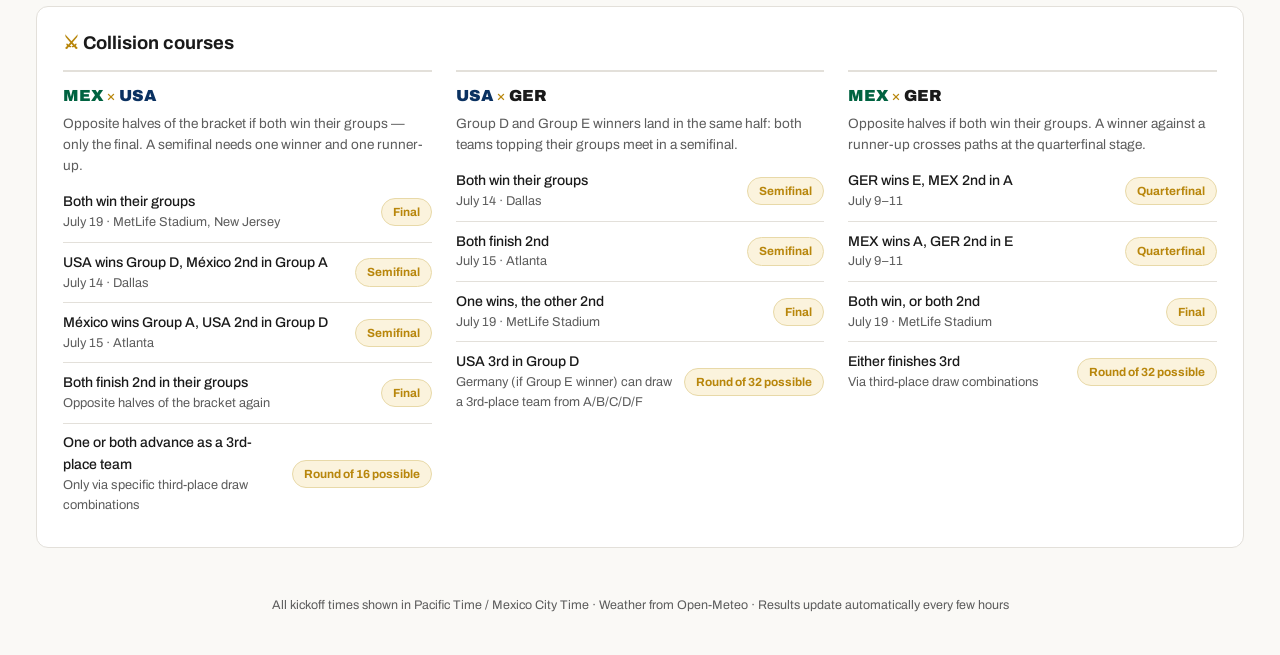
==== commit 4aab4b9f: "Add Today's Games page; show PT/MX times; revert to FIFA team names" ====
--- a/index.html
+++ b/index.html
@@ -15,6 +15,9 @@
   <header class="masthead">
     <div class="masthead-inner">
       <h1 id="masthead-title"></h1>
+      <nav class="site-nav">
+        <a href="today.html">Today's Games</a>
+      </nav>
     </div>
     <div class="masthead-stripes" id="masthead-stripes"></div>
   </header>
@@ -27,7 +30,7 @@
   </section>
 
   <footer class="site-footer">
-    <p>All kickoff times shown in your local time · Weather from Open-Meteo · Results update automatically every few hours</p>
+    <p>All kickoff times shown in Pacific Time / Mexico City Time · Weather from Open-Meteo · Results update automatically every few hours</p>
   </footer>
 
   <script src="app.js"></script>
--- a/style.css
+++ b/style.css
@@ -20,6 +20,11 @@
 .masthead { text-align: center; padding: 2.5rem 1rem 0; }
 .masthead h1 { font-size: clamp(1.6rem, 4.5vw, 2.8rem); font-weight: 900; letter-spacing: -0.02em; }
 .masthead .x { color: var(--gold); font-weight: 400; }
+.site-nav { margin-top: 0.6rem; }
+.site-nav a { font-size: 0.85rem; font-weight: 700; color: var(--gold); text-decoration: none; border: 1px solid var(--gold); border-radius: 999px; padding: 4px 14px; }
+.site-nav a:hover { background: var(--gold); color: #fff; }
+.site-nav a.active { background: var(--gold); color: #fff; }
+
 .masthead-stripes { display: flex; height: 6px; max-width: 280px; margin: 1.25rem auto 0; border-radius: 3px; overflow: hidden; }
 .stripe { flex: 1; }
 
@@ -109,3 +114,24 @@
 @media (max-width: 900px) {
   .scarf { grid-template-columns: 1fr !important; }
 }
+
+/* Today's Games page */
+.today-main { max-width: 860px; margin: 2rem auto 0; padding: 0 1rem; }
+.today-header { margin-bottom: 1.25rem; }
+.today-header h2 { font-size: 1.3rem; font-weight: 700; color: var(--ink-soft); }
+.today-empty { font-size: 1rem; color: var(--ink-soft); font-style: italic; padding: 2rem 0; text-align: center; }
+.today-games { display: flex; flex-direction: column; gap: 1.2rem; }
+
+.game-card { background: var(--card); border: 1px solid var(--line); border-radius: var(--radius); overflow: hidden; }
+.game-card-header { padding: 1rem 1.2rem; color: #fff; display: flex; justify-content: space-between; align-items: center; gap: 12px; flex-wrap: wrap; }
+.game-matchup { display: flex; align-items: center; gap: 0.5rem; font-weight: 900; font-size: 1.15rem; }
+.game-vs { font-weight: 400; opacity: 0.8; font-size: 0.95rem; }
+.game-badge-row { display: flex; gap: 6px; align-items: center; }
+.badge-result { background: rgba(255,255,255,0.25); color: #fff; border: 1px solid rgba(255,255,255,0.4); }
+.badge-upcoming { background: rgba(255,255,255,0.15); color: #fff; border: 1px solid rgba(255,255,255,0.3); }
+
+.game-card-body { padding: 1rem 1.2rem 1.2rem; display: flex; flex-direction: column; gap: 6px; }
+.game-score { font-weight: 900; font-size: 1.1rem; margin-bottom: 4px; }
+.game-when, .game-where, .game-tv, .game-weather { font-size: 0.85rem; color: var(--ink-soft); }
+.game-links { font-size: 0.82rem; margin-top: 4px; line-height: 1.7; }
+.game-links a { color: var(--gold); }
